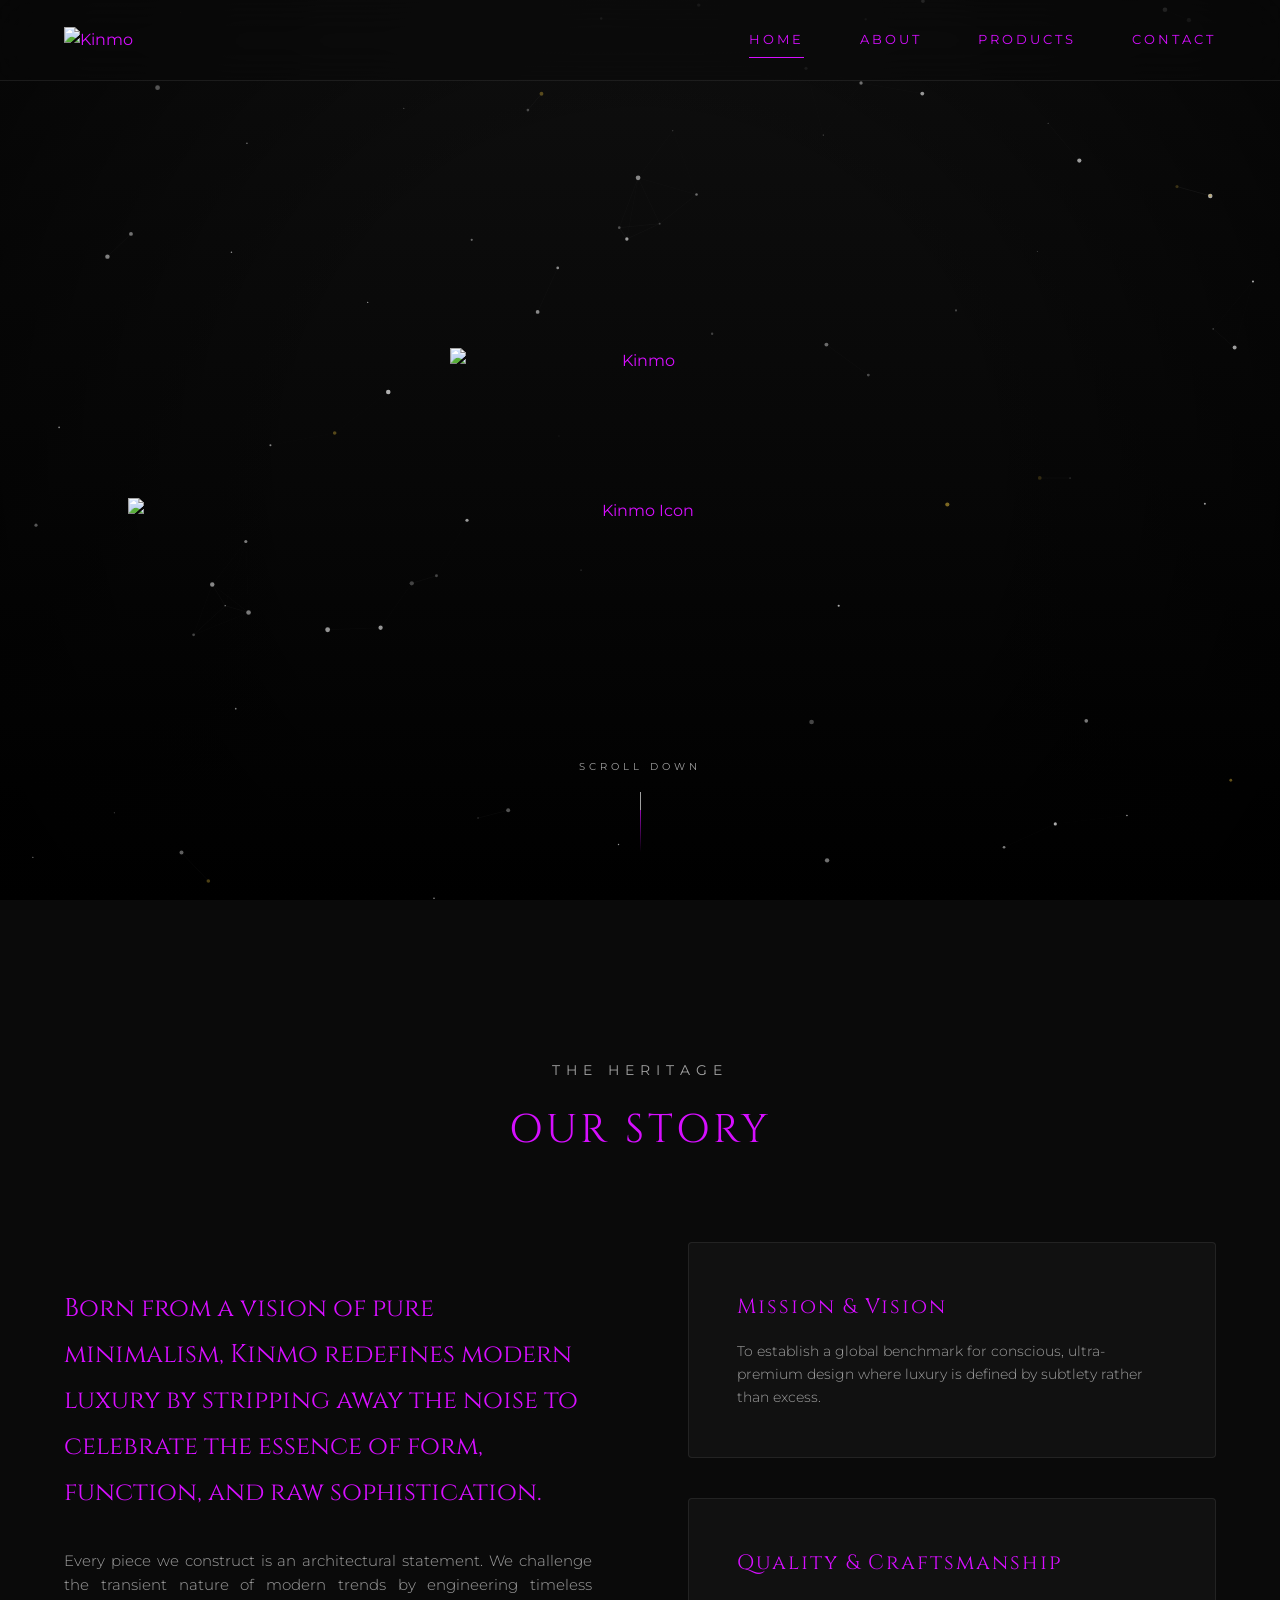
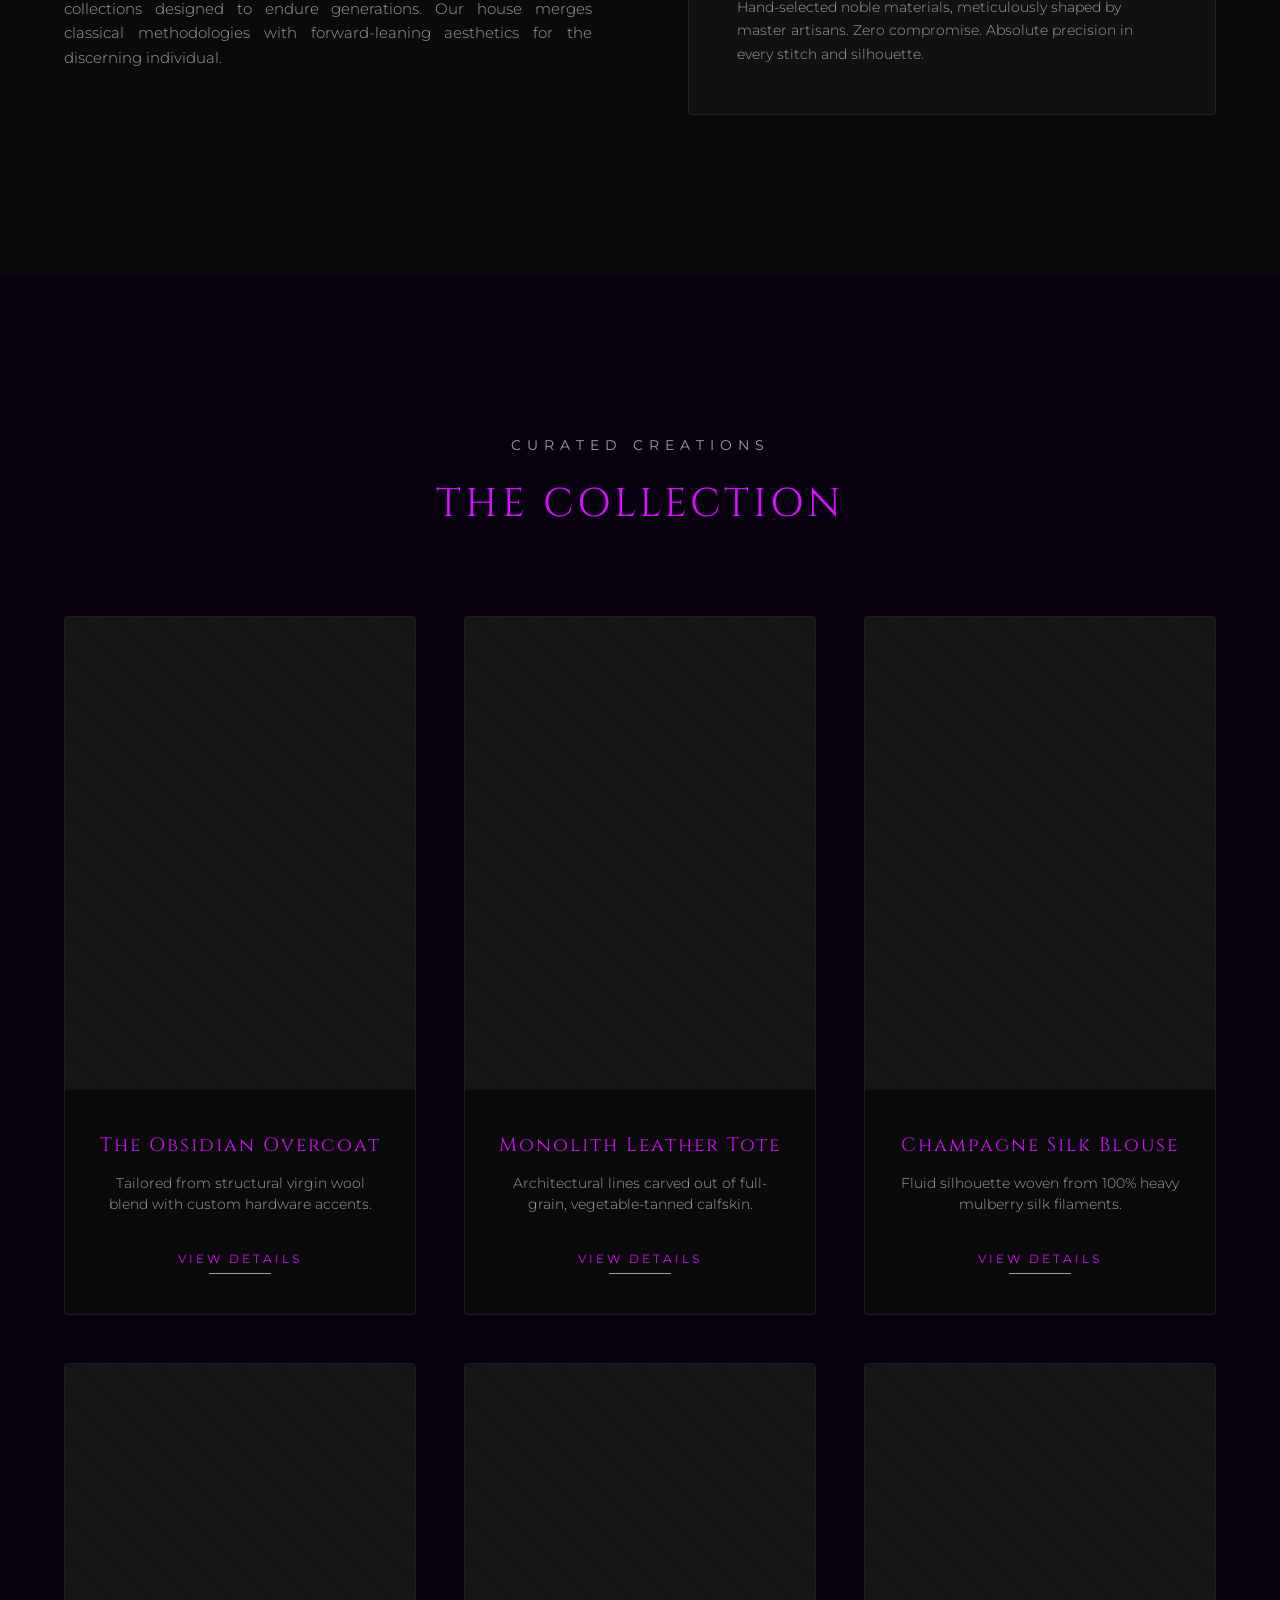
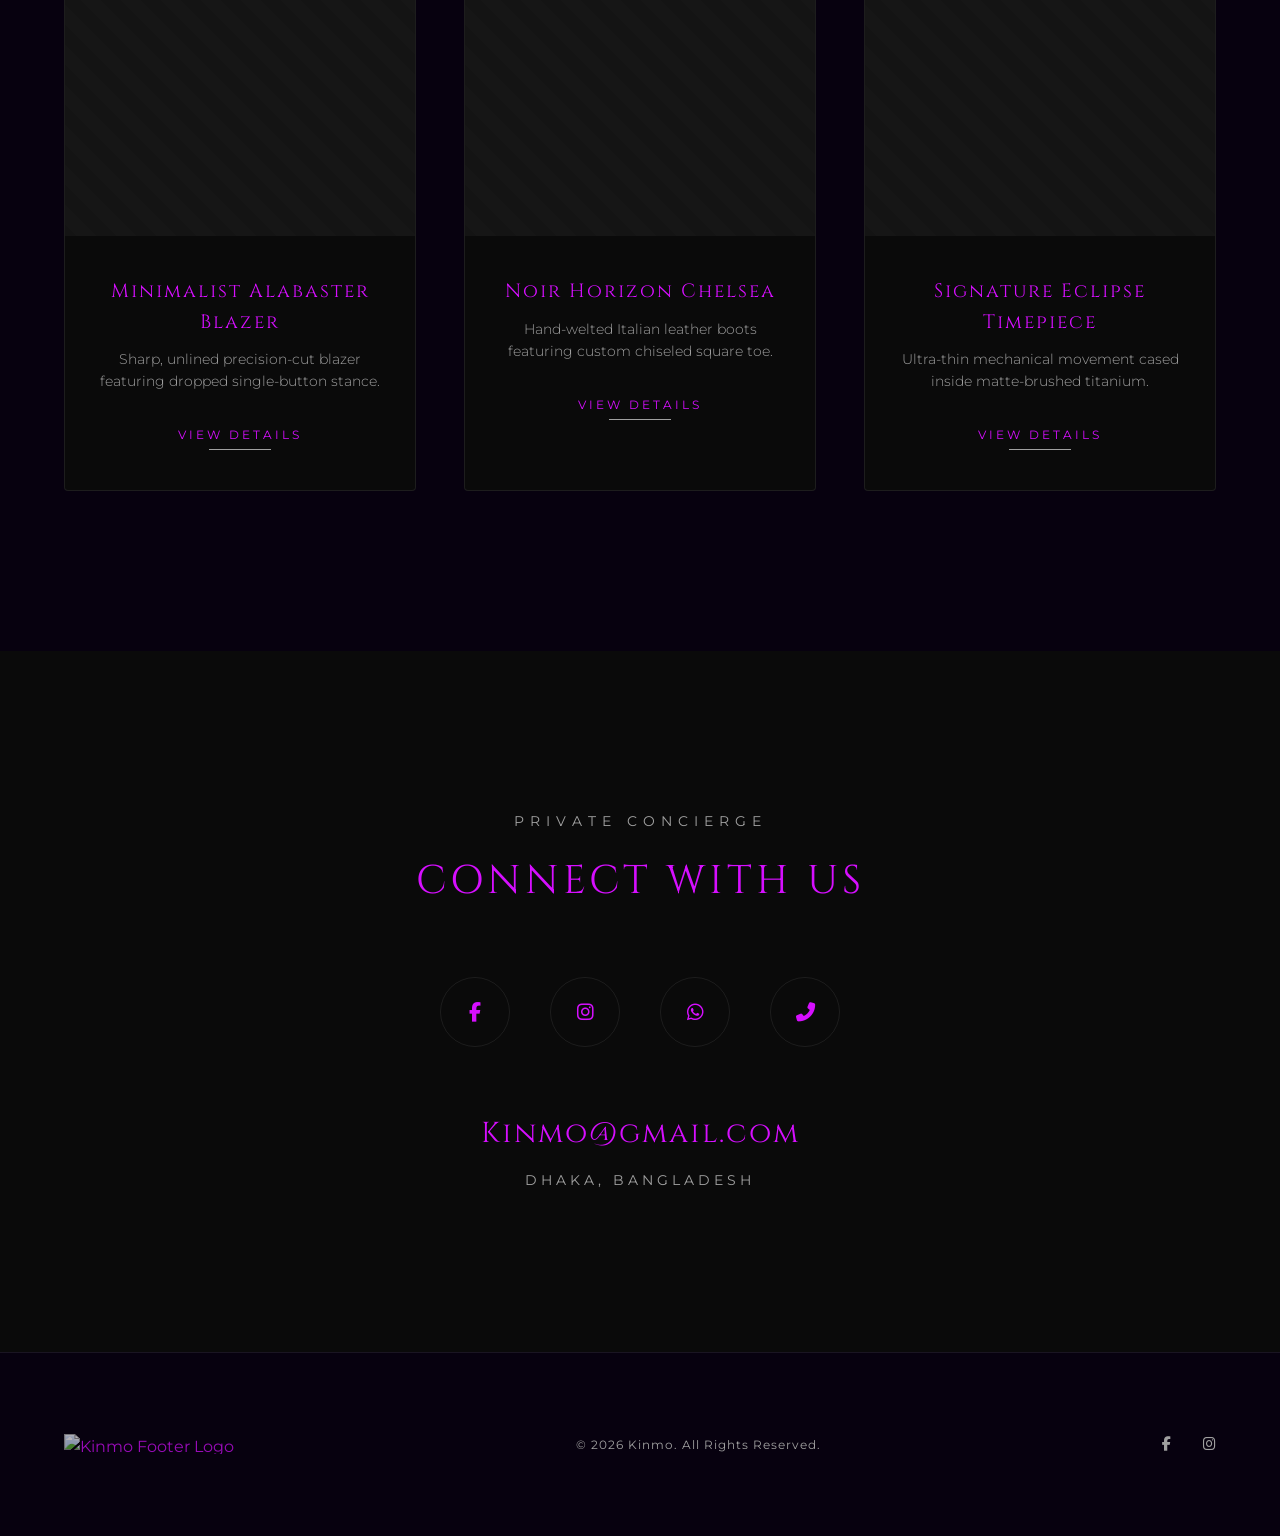
==== index.html @ 021506be "Rename Index.html to index.html" ====
<!DOCTYPE html>
<html lang="en">
<head>
    <meta charset="UTF-8">
    <meta name="viewport" content="width=device-width, initial-scale=1.0">
    <meta name="description" content="Kinmo - A premium luxury fashion brand dedicated to exceptional craftsmanship, timeless elegance, and minimal design.">
    <title>Kinmo | Premium Luxury Fashion Brand</title>
    
    <!-- Google Fonts: Luxury Serif for Headings, Clean Sans-Serif for Body -->
    <link rel="preconnect" href="https://fonts.googleapis.com">
    <link rel="preconnect" href="https://fonts.gstatic.com" crossorigin>
    <link href="https://fonts.googleapis.com/css2?family=Cinzel:wght@400;500;600;700&family=Montserrat:wght@300;400;500;600&display=swap" rel="stylesheet">
    
    <!-- Font Awesome for Luxury Social Icons -->
    <link rel="stylesheet" href="https://cdnjs.cloudflare.com/ajax/libs/font-awesome/6.4.0/css/all.min.css">
    
    <!-- Custom Premium Stylesheet -->
    <link rel="stylesheet" href="style.css">
</head>
<body>

    <!-- 1. PRELOADER SCREEN -->
    <div id="preloader">
        <div class="preloader-content">
            <img src="/Picsart_26-07-10_15-39-22-015.png" class="preloader-logo" alt="Kinmo Logo">
            <div class="shimmer-line"></div>
        </div>
    </div>

    <!-- 2. STICKY TRANSPARENT NAVIGATION -->
    <header class="navbar">
        <div class="nav-container">
            <a href="#home" class="nav-logo" aria-label="Kinmo Home">
                <!-- Text identity replaced with premium image reference -->
                <img src="/Picsart_26-07-10_15-39-22-015.png" class="brand-logo-img" alt="Kinmo">
            </a>
            
            <nav class="nav-menu" id="navMenu">
                <a href="#home" class="nav-link active">Home</a>
                <a href="#about" class="nav-link">About</a>
                <a href="#products" class="nav-link">Products</a>
                <a href="#contact" class="nav-link">Contact</a>
            </nav>

            <button class="hamburger" id="hamburger" aria-label="Toggle Menu">
                <span class="bar"></span>
                <span class="bar"></span>
                <span class="bar"></span>
            </button>
        </div>
    </header>

    <main>
        <!-- 3. HERO SECTION -->
        <section id="home" class="hero-section parallax-bg">
            <div class="hero-overlay"></div>
            <div class="hero-content fade-up-init">
                <!-- Image asset placed perfectly inside the premium center display -->
                <div class="hero-logo-wrapper">
                    <img src="/Picsart_26-07-10_15-39-22-015.png" class="hero-brand-logo" alt="Kinmo">
                </div>
                <h1 class="hero-brand-title" style="display: none;"></h1> <!-- Kept hidden natively for structural SEO indexers -->
                <p class="hero-tagline">Timeless Elegance. Uncompromising Craftsmanship.</p>
                <a href="#products" class="btn-premium ripple-btn">
                    <span class="btn-text">Explore Collection</span>
                </a>
            </div>
            <div class="scroll-indicator">
                
                
                
                <div class="scroll-logo-wrapper">
    <img src="/Picsart_26-07-10_15-39-22-015.png" alt="Kinmo Icon" class="scroll-logo">
</div>
                
                
                
                
                <span class="scroll-text">Scroll Down</span>
                <div class="scroll-line"></div>
            </div>
        </section>

        <!-- 4. ABOUT SECTION -->
        <section id="about" class="about-section">
            <div class="container">
                <div class="section-header fade-up-trigger">
                    <span class="section-subtitle">The Heritage</span>
                    <h2 class="section-title">Our Story</h2>
                </div>
                
                <div class="about-grid">
                    <div class="about-story fade-right-trigger">
                        <p class="story-lead">Born from a vision of pure minimalism, Kinmo redefines modern luxury by stripping away the noise to celebrate the essence of form, function, and raw sophistication.</p>
                        <p class="story-body">Every piece we construct is an architectural statement. We challenge the transient nature of modern trends by engineering timeless collections designed to endure generations. Our house merges classical methodologies with forward-leaning aesthetics for the discerning individual.</p>
                    </div>
                    
                    <div class="about-pillars fade-left-trigger">
                        <div class="glass-card">
                            <h3>Mission & Vision</h3>
                            <p>To establish a global benchmark for conscious, ultra-premium design where luxury is defined by subtlety rather than excess.</p>
                        </div>
                        <div class="glass-card">
                            <h3>Quality & Craftsmanship</h3>
                            <p>Hand-selected noble materials, meticulously shaped by master artisans. Zero compromise. Absolute precision in every stitch and silhouette.</p>
                        </div>
                    </div>
                </div>
            </div>
        </section>

        <!-- 5. PRODUCTS SECTION -->
        <section id="products" class="products-section">
            <div class="container">
                <div class="section-header fade-up-trigger">
                    <span class="section-subtitle">Curated Creations</span>
                    <h2 class="section-title">The Collection</h2>
                </div>
                
                <div class="products-grid">
                    <!-- Product Card 1 -->
                    <div class="product-card fade-up-trigger">
                        <div class="product-img-wrapper">
                            <div class="img-placeholder"></div>
                        </div>
                        <div class="product-info">
                            <h3 class="product-name">The Obsidian Overcoat</h3>
                            <p class="product-desc">Tailored from structural virgin wool blend with custom hardware accents.</p>
                            <button class="btn-view-details">View Details</button>
                        </div>
                    </div>

                    <!-- Product Card 2 -->
                    <div class="product-card fade-up-trigger">
                        <div class="product-img-wrapper">
                            <div class="img-placeholder"></div>
                        </div>
                        <div class="product-info">
                            <h3 class="product-name">Monolith Leather Tote</h3>
                            <p class="product-desc">Architectural lines carved out of full-grain, vegetable-tanned calfskin.</p>
                            <button class="btn-view-details">View Details</button>
                        </div>
                    </div>

                    <!-- Product Card 3 -->
                    <div class="product-card fade-up-trigger">
                        <div class="product-img-wrapper">
                            <div class="img-placeholder"></div>
                        </div>
                        <div class="product-info">
                            <h3 class="product-name">Champagne Silk Blouse</h3>
                            <p class="product-desc">Fluid silhouette woven from 100% heavy mulberry silk filaments.</p>
                            <button class="btn-view-details">View Details</button>
                        </div>
                    </div>

                    <!-- Product Card 4 -->
                    <div class="product-card fade-up-trigger">
                        <div class="product-img-wrapper">
                            <div class="img-placeholder"></div>
                        </div>
                        <div class="product-info">
                            <h3 class="product-name">Minimalist Alabaster Blazer</h3>
                            <p class="product-desc">Sharp, unlined precision-cut blazer featuring dropped single-button stance.</p>
                            <button class="btn-view-details">View Details</button>
                        </div>
                    </div>

                    <!-- Product Card 5 -->
                    <div class="product-card fade-up-trigger">
                        <div class="product-img-wrapper">
                            <div class="img-placeholder"></div>
                        </div>
                        <div class="product-info">
                            <h3 class="product-name">Noir Horizon Chelsea</h3>
                            <p class="product-desc">Hand-welted Italian leather boots featuring custom chiseled square toe.</p>
                            <button class="btn-view-details">View Details</button>
                        </div>
                    </div>

                    <!-- Product Card 6 -->
                    <div class="product-card fade-up-trigger">
                        <div class="product-img-wrapper">
                            <div class="img-placeholder"></div>
                        </div>
                        <div class="product-info">
                            <h3 class="product-name">Signature Eclipse Timepiece</h3>
                            <p class="product-desc">Ultra-thin mechanical movement cased inside matte-brushed titanium.</p>
                            <button class="btn-view-details">View Details</button>
                        </div>
                    </div>
                </div>
            </div>
        </section>

        <!-- 6. CONTACT SECTION -->
        <section id="contact" class="contact-section">
            <div class="container">
                <div class="contact-wrapper fade-up-trigger">
                    <span class="section-subtitle">Private Concierge</span>
                    <h2 class="section-title">Connect With Us</h2>
                    
                    <div class="contact-icons-row">
                        <a href="https://facebook.com" target="_blank" rel="noopener" class="contact-icon-circle" aria-label="Facebook Page">
                            <i class="fab fa-facebook-f"></i>
                        </a>
                        <a href="https://instagram.com" target="_blank" rel="noopener" class="contact-icon-circle" aria-label="Instagram Profile">
                            <i class="fab fa-instagram"></i>
                        </a>
                        <a href="https://wa.me/8801234567890" target="_blank" rel="noopener" class="contact-icon-circle" aria-label="Chat on WhatsApp">
                            <i class="fab fa-whatsapp"></i>
                        </a>
                        <a href="tel:+8801234567890" class="contact-icon-circle" aria-label="Call Concierge Directly">
                            <i class="fas fa-phone-alt"></i>
                        </a>
                    </div>

                    <div class="contact-details">
                        <a href="mailto:Kinmo@gmail.com" class="contact-email">Kinmo@gmail.com</a>
                        <p class="contact-location">Dhaka, Bangladesh</p>
                    </div>
                </div>
            </div>
        </section>
    </main>

    <!-- 7. FOOTER SECTION -->
    <footer class="footer">
        <div class="footer-container">
            <div class="footer-logo">
                <!-- Placed structural premium image reference inside footer element -->
                <img src="/Picsart_26-07-10_15-39-22-015.png" class="footer-logo-img" alt="Kinmo Footer Logo">
            </div>
            <p class="copyright">&copy; 2026 Kinmo. All Rights Reserved.</p>
            <div class="footer-socials">
                <a href="https://facebook.com" target="_blank" rel="noopener" aria-label="Facebook"><i class="fab fa-facebook-f"></i></a>
                <a href="https://instagram.com" target="_blank" rel="noopener" aria-label="Instagram"><i class="fab fa-instagram"></i></a>
            </div>
        </div>
    </footer>

    <!-- Core Dynamic Structural Engine -->
    <script src="script.js"></script>
</body>
</html>
---- style.css ----
/* ==========================================================================
   1. DESIGN SYSTEM & CUSTOM VARIABLES
   ========================================================================== */
:root {
    /* Color Palette */
    --color-primary: #07010F;
    --color-secondary: #D60FFF;
    --color-accent: #393939; /* Matte Premium Tint */
    --color-dark-bg: #0A0A0A;
    --color-card-bg: rgba(255, 255, 255, 0.03);
    --color-glass-border: rgba(255, 255, 255, 0.08);
    --color-text-muted: #A0A0A0;
    
    /* Typography */
    --font-luxury: 'Cinzel', serif;
    --font-clean: 'Montserrat', sans-serif;
    
    /* Animation Speeds */
    --transition-slow: 0.8s cubic-bezier(0.25, 1, 0.5, 1);
    --transition-medium: 0.4s cubic-bezier(0.25, 1, 0.5, 1);
    --transition-fast: 0.2s ease;
}

/* ==========================================================================
   2. CORE RESETS & BASE STYLES
   ========================================================================== */
* {
    box-sizing: border-box;
    margin: 0;
    padding: 0;
}

html {
    scroll-behavior: smooth;
    background-color: var(--color-primary);
    color: var(--color-secondary);
    font-family: var(--font-clean);
    -webkit-font-smoothing: antialiased;
    overflow-x: hidden;
}

body {
    overflow-x: hidden;
    line-height: 1.6;
    width: 100%;
}

a {
    color: inherit;
    text-decoration: none;
    transition: color var(--transition-fast);
}

img {
    max-width: 100%;
    height: auto;
    display: block;
}

.container {
    width: 100%;
    max-width: 1400px;
    margin: 0 auto;
    padding: 0 4rem;
}

/* Reusable Section Headers */
.section-header {
    text-align: center;
    margin-bottom: 5rem;
}

.section-subtitle {
    font-family: var(--font-clean);
    font-size: 0.85rem;
    text-transform: uppercase;
    letter-spacing: 6px;
    color: var(--color-text-muted);
    display: block;
    margin-bottom: 1rem;
}

.section-title {
    font-family: var(--font-luxury);
    font-size: 2.5rem;
    font-weight: 400;
    letter-spacing: 4px;
    text-transform: uppercase;
}

/* ==========================================================================
   3. PRELOADER & INITIAL ANIMATIONS
   ========================================================================== */
#preloader {
    position: fixed;
    top: 0;
    left: 0;
    width: 100vw;
    height: 100vh;
    background-color: var(--color-primary);
    z-index: 99999;
    display: flex;
    justify-content: center;
    align-items: center;
    transition: opacity var(--transition-slow), visibility var(--transition-slow);
}

.preloader-content {
    text-align: center;
    position: relative;
    display: flex;
    flex-direction: column;
    align-items: center;
    max-width: 90%;
}

.preloader-logo {
    width: 260px;
    height: auto;
    object-fit: contain;
    opacity: 0;
    animation: fadeInLogo 1.5s ease-out forwards;
}

.shimmer-line {
    width: 0%;
    height: 1px;
    background: linear-gradient(90deg, transparent, var(--color-secondary), transparent);
    margin-top: 1.5rem;
    animation: shimmer 1.8s ease-in-out infinite;
}

@keyframes fadeInLogo {
    0% { opacity: 0; transform: scale(0.95); filter: blur(4px); }
    100% { opacity: 1; transform: scale(1); filter: blur(0); }
}

@keyframes shimmer {
    0% { width: 0%; left: 0; margin-left: 0; }
    50% { width: 100%; margin-left: 0; }
    100% { width: 0%; margin-left: 100%; }
}

/* ==========================================================================
   4. PREMIUM NAVIGATION
   ========================================================================== */
.navbar {
    position: fixed;
    top: 0;
    left: 0;
    width: 100%;
    z-index: 9999;
    padding: 22px 0;
    background: rgba(10, 10, 10, 0.45);
    backdrop-filter: blur(20px);
    -webkit-backdrop-filter: blur(20px);
    border-bottom: 1px solid rgba(255, 255, 255, 0.08);
    transition: all .4s cubic-bezier(0.25, 1, 0.5, 1);
}

.navbar.scrolled {
    padding: 14px 0;
    background: rgba(10, 10, 10, 0.75);
    backdrop-filter: blur(22px);
    -webkit-backdrop-filter: blur(22px);
    border-bottom: 1px solid rgba(255, 255, 255, 0.12);
    box-shadow: 0 8px 30px rgba(0, 0, 0, .35);
}

.nav-container {
    max-width: 1400px;
    margin: 0 auto;
    padding: 0 4rem;
    display: flex;
    justify-content: space-between;
    align-items: center;
}

.nav-logo {
    display: flex;
    align-items: center;
    z-index: 10000;
}

.brand-logo-img {
    height: 26px;
    width: auto;
    object-fit: contain;
    transition: height var(--transition-medium);
}

.navbar.scrolled .brand-logo-img {
    height: 22px;
}

.nav-menu {
    display: flex;
    gap: 3.5rem;
    align-items: center;
}

.nav-link {
    font-size: 0.8rem;
    text-transform: uppercase;
    letter-spacing: 3px;
    font-weight: 400;
    position: relative;
    padding: 0.5rem 0;
}

.nav-link::after {
    content: '';
    position: absolute;
    bottom: 0;
    left: 0;
    width: 0;
    height: 1px;
    background-color: var(--color-secondary);
    transition: width var(--transition-medium);
}

.nav-link:hover::after,
.nav-link.active::after {
    width: 100%;
}

/* Mobile Hamburger */
.hamburger {
    display: none;
    cursor: pointer;
    background: none;
    border: none;
    flex-direction: column;
    gap: 6px;
    z-index: 10000;
    padding: 4px;
}

.hamburger .bar {
    width: 25px;
    height: 1px;
    background-color: var(--color-secondary);
    transition: var(--transition-medium);
}

/* ==========================================================================
   5. HERO SECTION
   ========================================================================== */
.hero-section {
    position: relative;
    height: 100vh;
    display: flex;
    justify-content: center;
    align-items: center;
    text-align: center;
    background: linear-gradient(180deg, #0f0f0f 0%, #000000 100%);
    overflow: hidden;
}

.hero-overlay {
    position: absolute;
    inset: 0;
    background: radial-gradient(circle, rgba(0,0,0,0) 40%, rgba(0,0,0,0.6) 100%);
}

.hero-content {
    position: relative;
    z-index: 2;
    max-width: 800px;
    width: 100%;
    padding: 0 2rem;
    display: flex;
    flex-direction: column;
    align-items: center;
}

.hero-logo-wrapper {
    margin-bottom: 2rem;
    width: 100%;
    display: flex;
    justify-content: center;
}

.hero-brand-logo {
    max-width: 380px;
    width: 85%;
    height: auto;
    object-fit: contain;
}

.hero-tagline {
    font-size: 1.1rem;
    font-weight: 300;
    letter-spacing: 4px;
    color: var(--color-text-muted);
    margin-bottom: 3.5rem;
}

/* Premium Button */
.btn-premium {
    position: relative;
    display: inline-block;
    padding: 1.2rem 3.5rem;
    border: 1px solid var(--color-secondary);
    text-transform: uppercase;
    letter-spacing: 4px;
    font-size: 0.85rem;
    overflow: hidden;
    background: transparent;
    transition: border-color var(--transition-medium), color var(--transition-medium);
    cursor: pointer;
}

.btn-premium::before {
    content: '';
    position: absolute;
    top: 50%;
    left: 50%;
    width: 0;
    height: 0;
    background-color: var(--color-secondary);
    border-radius: 50%;
    opacity: 0;
    transform: translate(-50%, -50%);
    transition: width 0.6s cubic-bezier(0.25, 1, 0.5, 1), height 0.6s cubic-bezier(0.25, 1, 0.5, 1), opacity 0.6s ease;
    z-index: 1;
}

.btn-premium:hover {
    color: var(--color-primary);
}

.btn-premium:hover::before {
    width: 300%;
    height: 300%;
    opacity: 1;
}

.btn-text {
    position: relative;
    z-index: 2;
}

/* Scroll Indicator */


.scroll-indicator {
    position: absolute;
    bottom: 3rem;
    left: 50%;
    transform: translateX(-50%);
    display: flex;
    flex-direction: column;
    align-items: center;
    gap: 1rem;
    z-index: 2;
}

.scroll-text {
    font-size: 0.65rem;
    text-transform: uppercase;
    letter-spacing: 4px;
    color: var(--color-text-muted);
}

.scroll-line {
    width: 1px;
    height: 60px;
    background: linear-gradient(to bottom, var(--color-secondary), transparent);
    position: relative;
    overflow: hidden;
}

.scroll-line::after {
    content: '';
    position: absolute;
    top: 0;
    left: 0;
    width: 100%;
    height: 30%;
    background-color: var(--color-text-muted);
    animation: scrollDrop 2s ease-in-out infinite;
}

@keyframes scrollDrop {
    0% { top: -30%; }
    100% { top: 100%; }
}

/* ==========================================================================
   6. ABOUT SECTION
   ========================================================================== */
.about-section {
    padding: 10rem 0;
    background-color: var(--color-dark-bg);
}

.about-grid {
    display: grid;
    grid-template-columns: 1fr 1fr;
    gap: 6rem;
    align-items: center;
}

.story-lead {
    font-family: var(--font-luxury);
    font-size: 1.6rem;
    line-height: 1.8;
    margin-bottom: 2rem;
    font-weight: 300;
}

.story-body {
    color: var(--color-text-muted);
    font-size: 0.95rem;
    font-weight: 300;
    text-align: justify;
}

.about-pillars {
    display: flex;
    flex-direction: column;
    gap: 2.5rem;
}

.glass-card {
    background: var(--color-card-bg);
    border: 1px solid var(--color-glass-border);
    backdrop-filter: blur(12px);
    -webkit-backdrop-filter: blur(12px);
    padding: 3rem;
    border-radius: 4px;
    transition: transform var(--transition-medium), border-color var(--transition-medium), box-shadow var(--transition-medium);
}

.glass-card h3 {
    font-family: var(--font-luxury);
    font-size: 1.3rem;
    font-weight: 400;
    letter-spacing: 2px;
    margin-bottom: 1rem;
}

.glass-card p {
    color: var(--color-text-muted);
    font-size: 0.9rem;
    font-weight: 300;
}

.glass-card:hover {
    transform: translateY(-5px);
    border-color: rgba(255, 255, 255, 0.2);
    box-shadow: 0 20px 40px rgba(0, 0, 0, 0.5);
}

/* ==========================================================================
   7. PRODUCTS SECTION
   ========================================================================== */
.products-section {
    padding: 10rem 0;
    background-color: var(--color-primary);
}

.products-grid {
    display: grid;
    grid-template-columns: repeat(3, 1fr);
    gap: 3rem;
}

.product-card {
    background-color: var(--color-dark-bg);
    border: 1px solid var(--color-glass-border);
    border-radius: 4px;
    overflow: hidden;
    transition: transform var(--transition-slow), box-shadow var(--transition-slow), border-color var(--transition-slow);
}

.product-img-wrapper {
    position: relative;
    width: 100%;
    padding-top: 135%;
    background-color: #121212;
    overflow: hidden;
}

.img-placeholder {
    position: absolute;
    inset: 0;
    background: linear-gradient(45deg, #161616 25%, #1d1d1d 25%, #1d1d1d 50%, #161616 50%, #161616 75%, #1d1d1d 75%, #1d1d1d 100%);
    background-size: 40px 40px;
    transition: transform var(--transition-slow);
    opacity: 0.4;
}

.product-info {
    padding: 2.5rem 2rem;
    text-align: center;
}

.product-name {
    font-family: var(--font-luxury);
    font-size: 1.2rem;
    font-weight: 400;
    letter-spacing: 2px;
    margin-bottom: 0.75rem;
}

.product-desc {
    color: var(--color-text-muted);
    font-size: 0.85rem;
    font-weight: 300;
    margin-bottom: 2rem;
    height: 40px;
    overflow: hidden;
}

.btn-view-details {
    background: transparent;
    border: none;
    outline: none;
    color: var(--color-secondary);
    font-family: var(--font-clean);
    font-size: 0.75rem;
    text-transform: uppercase;
    letter-spacing: 3px;
    cursor: pointer;
    position: relative;
    padding-bottom: 0.5rem;
    transition: color var(--transition-fast);
}

.btn-view-details::after {
    content: '';
    position: absolute;
    bottom: 0;
    left: 25%;
    width: 50%;
    height: 1px;
    background-color: var(--color-text-muted);
    transition: width var(--transition-medium), left var(--transition-medium);
}

.product-card:hover {
    transform: translateY(-10px);
    border-color: rgba(255, 255, 255, 0.2);
    box-shadow: 0 30px 60px rgba(0, 0, 0, 0.8);
}

.product-card:hover .img-placeholder {
    transform: scale(1.08);
}

.product-card:hover .btn-view-details::after {
    width: 100%;
    left: 0;
    background-color: var(--color-secondary);
}

/* ==========================================================================
   8. CONTACT SECTION & PRIVATE CONCIERGE
   ========================================================================== */
.contact-section {
    padding: 10rem 0;
    background-color: var(--color-dark-bg);
}

.contact-wrapper {
    text-align: center;
    max-width: 700px;
    margin: 0 auto;
    width: 100%;
}

.contact-icons-row {
    display: flex;
    justify-content: center;
    gap: 2.5rem;
    margin: 4rem 0;
    flex-wrap: wrap;
}

.contact-icon-circle {
    width: 70px;
    height: 70px;
    aspect-ratio: 1/1;
    border: 1px solid var(--color-glass-border);
    border-radius: 50%;
    display: flex;
    justify-content: center;
    align-items: center;
    font-size: 1.2rem;
    background: transparent;
    transition: border-color var(--transition-medium), transform var(--transition-medium), box-shadow var(--transition-medium);
}

.contact-icon-circle:hover {
    border-color: var(--color-secondary);
    transform: translateY(-5px);
    box-shadow: 0 0 20px rgba(255, 255, 255, 0.15);
}

.contact-details {
    display: flex;
    flex-direction: column;
    gap: 0.8rem;
    word-wrap: break-word;
}

.contact-email {
    font-family: var(--font-luxury);
    font-size: 1.8rem;
    letter-spacing: 2px;
    font-weight: 300;
    transition: color var(--transition-fast);
    word-break: break-all;
}

.contact-email:hover {
    opacity: 0.8;
}

.contact-location {
    font-size: 0.85rem;
    text-transform: uppercase;
    letter-spacing: 4px;
    color: var(--color-text-muted);
}

/* ==========================================================================
   9. FOOTER
   ========================================================================== */
.footer {
    padding: 5rem 0;
    background-color: var(--color-primary);
    border-top: 1px solid var(--color-glass-border);
    width: 100%;
}

.footer-container {
    max-width: 1400px;
    margin: 0 auto;
    padding: 0 4rem;
    display: flex;
    justify-content: space-between;
    align-items: center;
    width: 100%;
}

.footer-logo {
    display: flex;
    align-items: center;
}

.footer-logo-img {
    height: 20px;
    width: auto;
    object-fit: contain;
    filter: opacity(0.7);
    transition: filter var(--transition-fast);
}

.footer-logo-img:hover {
    filter: opacity(1);
}

.copyright {
    font-size: 0.75rem;
    letter-spacing: 1px;
    color: var(--color-text-muted);
}

.footer-socials {
    display: flex;
    gap: 2rem;
    font-size: 0.9rem;
    color: var(--color-text-muted);
}

.footer-socials a:hover {
    color: var(--color-secondary);
}

/* ==========================================================================
   10. HARDCORE SCROLL ANIMATION STATES
   ========================================================================== */
.fade-up-init {
    opacity: 0;
    transform: translateY(50px);
    transition: opacity 1.2s cubic-bezier(0.25, 1, 0.5, 1), transform 1.2s cubic-bezier(0.25, 1, 0.5, 1);
}

.fade-up-trigger, .fade-left-trigger, .fade-right-trigger {
    opacity: 0;
    filter: blur(2px);
    transition: opacity 1.2s cubic-bezier(0.25, 1, 0.5, 1), transform 1.2s cubic-bezier(0.25, 1, 0.5, 1), filter 1.2s cubic-bezier(0.25, 1, 0.5, 1);
}

.fade-up-trigger { transform: translateY(60px); }
.fade-left-trigger { transform: translateX(60px); }
.fade-right-trigger { transform: translateX(-60px); }

.animate-in {
    opacity: 1 !important;
    transform: translate(0) !important;
    filter: blur(0) !important;
}

/* ==========================================================================
   11. COMPREHENSIVE RESPONSIVENESS (MOBILE SYSTEMS & LOGO FIXES)
   ========================================================================== */
@media (max-width: 1024px) {
    .container, .nav-container, .footer-container {
        padding: 0 2rem;
    }
    .products-grid {
        grid-template-columns: repeat(2, 1fr);
        gap: 2rem;
    }
    .about-grid {
        gap: 4rem;
    }
}

@media (max-width: 720px) {
    /* Safe Padding Adjustment for Small Viewports */
    .container, .nav-container, .footer-container {
        padding: 0 1.5rem;
    }

    .about-section, .products-section, .contact-section {
        padding: 5rem 0;
    }
    
    .about-grid {
        grid-template-columns: 1fr;
        gap: 3.5rem;
    }
    
    .products-grid {
        grid-template-columns: 1fr;
        gap: 2.5rem;
    }

    .story-lead {
        font-size: 1.35rem;
        text-align: center;
    }

    .glass-card {
        padding: 2rem;
    }

    /* Fixed Asset Scalings for Mobile Screen Real Estate */
    .preloader-logo {
        width: 180px;
    }

    .hero-brand-logo {
        max-width: 260px;
        width: 75%;
    }

    .brand-logo-img {
        height: 20px;
    }

    .navbar.scrolled .brand-logo-img {
        height: 18px;
    }

    .footer-logo-img {
        height: 16px;
    }
    
    .hero-tagline {
        font-size: 0.9rem;
        padding: 0 0.5rem;
        letter-spacing: 2px;
        margin-bottom: 2.5rem;
    }

    .contact-icons-row {
        gap: 1.5rem;
        margin: 2.5rem 0;
    }

    .contact-icon-circle {
        width: 60px;
        height: 60px;
        font-size: 1.1rem;
    }

    .contact-email {
        font-size: 1.25rem;
        letter-spacing: 1px;
    }
    
    .footer-container {
        flex-direction: column;
        gap: 2rem;
        text-align: center;
        justify-content: center;
    }

    .footer-socials {
        justify-content: center;
    }

    /* Mobile Navigation Drawer Fixes */
    .hamburger {
        display: flex;
    }

    .nav-menu {
        position: fixed;
        top: 0;
        right: -100%;
        width: 75%;
        height: 100vh;
        background-color: rgba(10, 10, 10, 0.98);
        backdrop-filter: blur(20px);
        -webkit-backdrop-filter: blur(20px);
        flex-direction: column;
        justify-content: center;
        align-items: center;
        gap: 2.5rem;
        transition: right var(--transition-medium);
        border-left: 1px solid var(--color-glass-border);
    }

    .nav-menu.active {
        right: 0;
    }

    .hamburger.active .bar:nth-child(1) {
        transform: translateY(7px) rotate(45deg);
        background-color: var(--color-secondary);
    }
    .hamburger.active .bar:nth-child(2) {
        opacity: 0;
    }
    .hamburger.active .bar:nth-child(3) {
        transform: translateY(-7px) rotate(-45deg);
        background-color: var(--color-secondary);
    }
}
/* ==========================================================================
   হিরো স্ক্রল ইন্ডিকেটর লোগো এক্সট্রা স্টাইলস
   ========================================================================== */
.scroll-logo-wrapper {
    width: 150%;
    display: flex;
    justify-content: center;
    margin-bottom: 220px; /* লেখার সাথে দূরত্ব নিখুঁত রাখার জন্য */
}

.scroll-logo {
    width: 10032px; /* মার্জিত এবং ছোট লাক্সারি সাইজ */
    height: auto;
    object-fit: contain;
    opacity: 100%; /* প্রিমিয়াম লুকের জন্য হালকা আবছা ভাব */
    transition: opacity var(--transition-fast), transform var(--transition-medium);
}

/* মাউস হোভার করলে ইফেক্ট */
.scroll-indicator:hover .scroll-logo {
    opacity: 1;
    transform: translateY(-3px); /* হালকা ওপরের দিকে ভেসে ওঠার ইফেক্ট */
}

/* মোবাইল রেসপন্সিভ ব্রেকপয়েন্ট */
@media (max-width: 99999px) {
    .scroll-logo {
        width: 1024px; /* মোবাইল স্ক্রিনের জন্য সাইজ কিছুটা ছোট */
    }
}
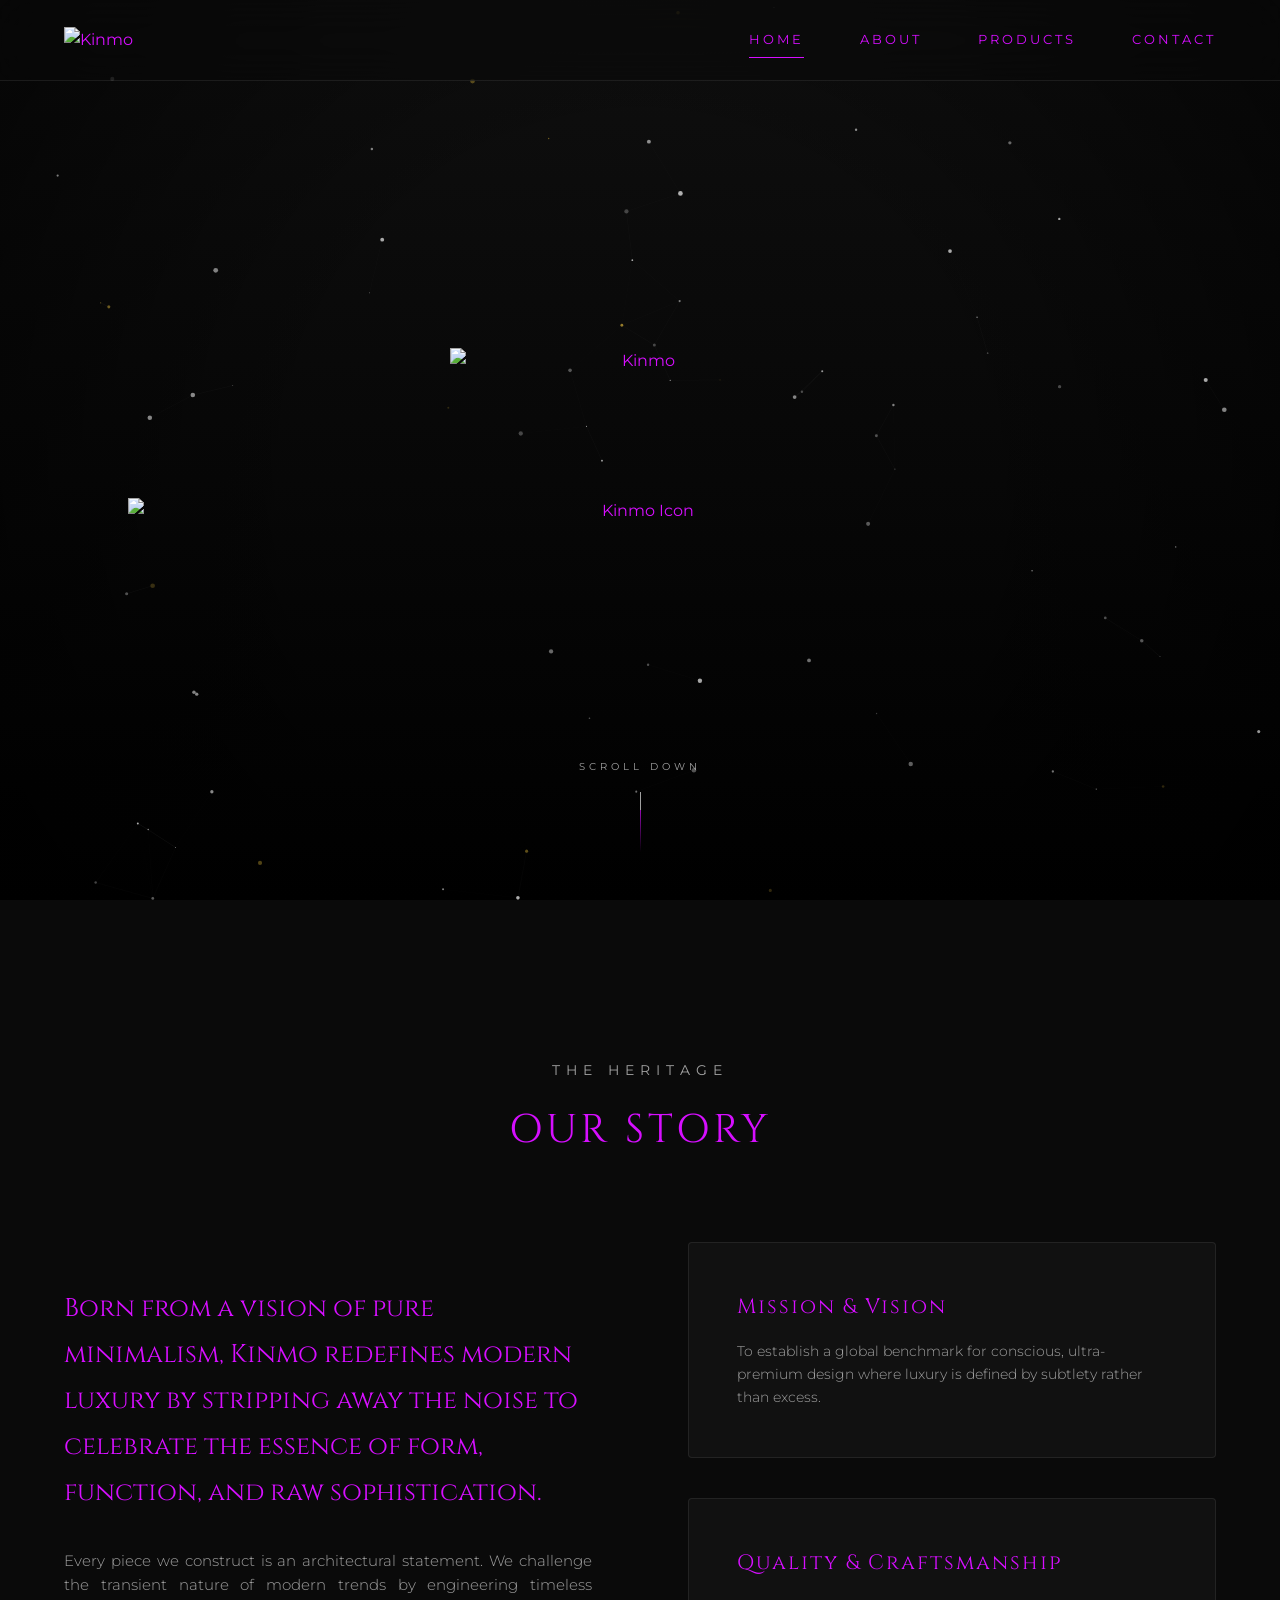
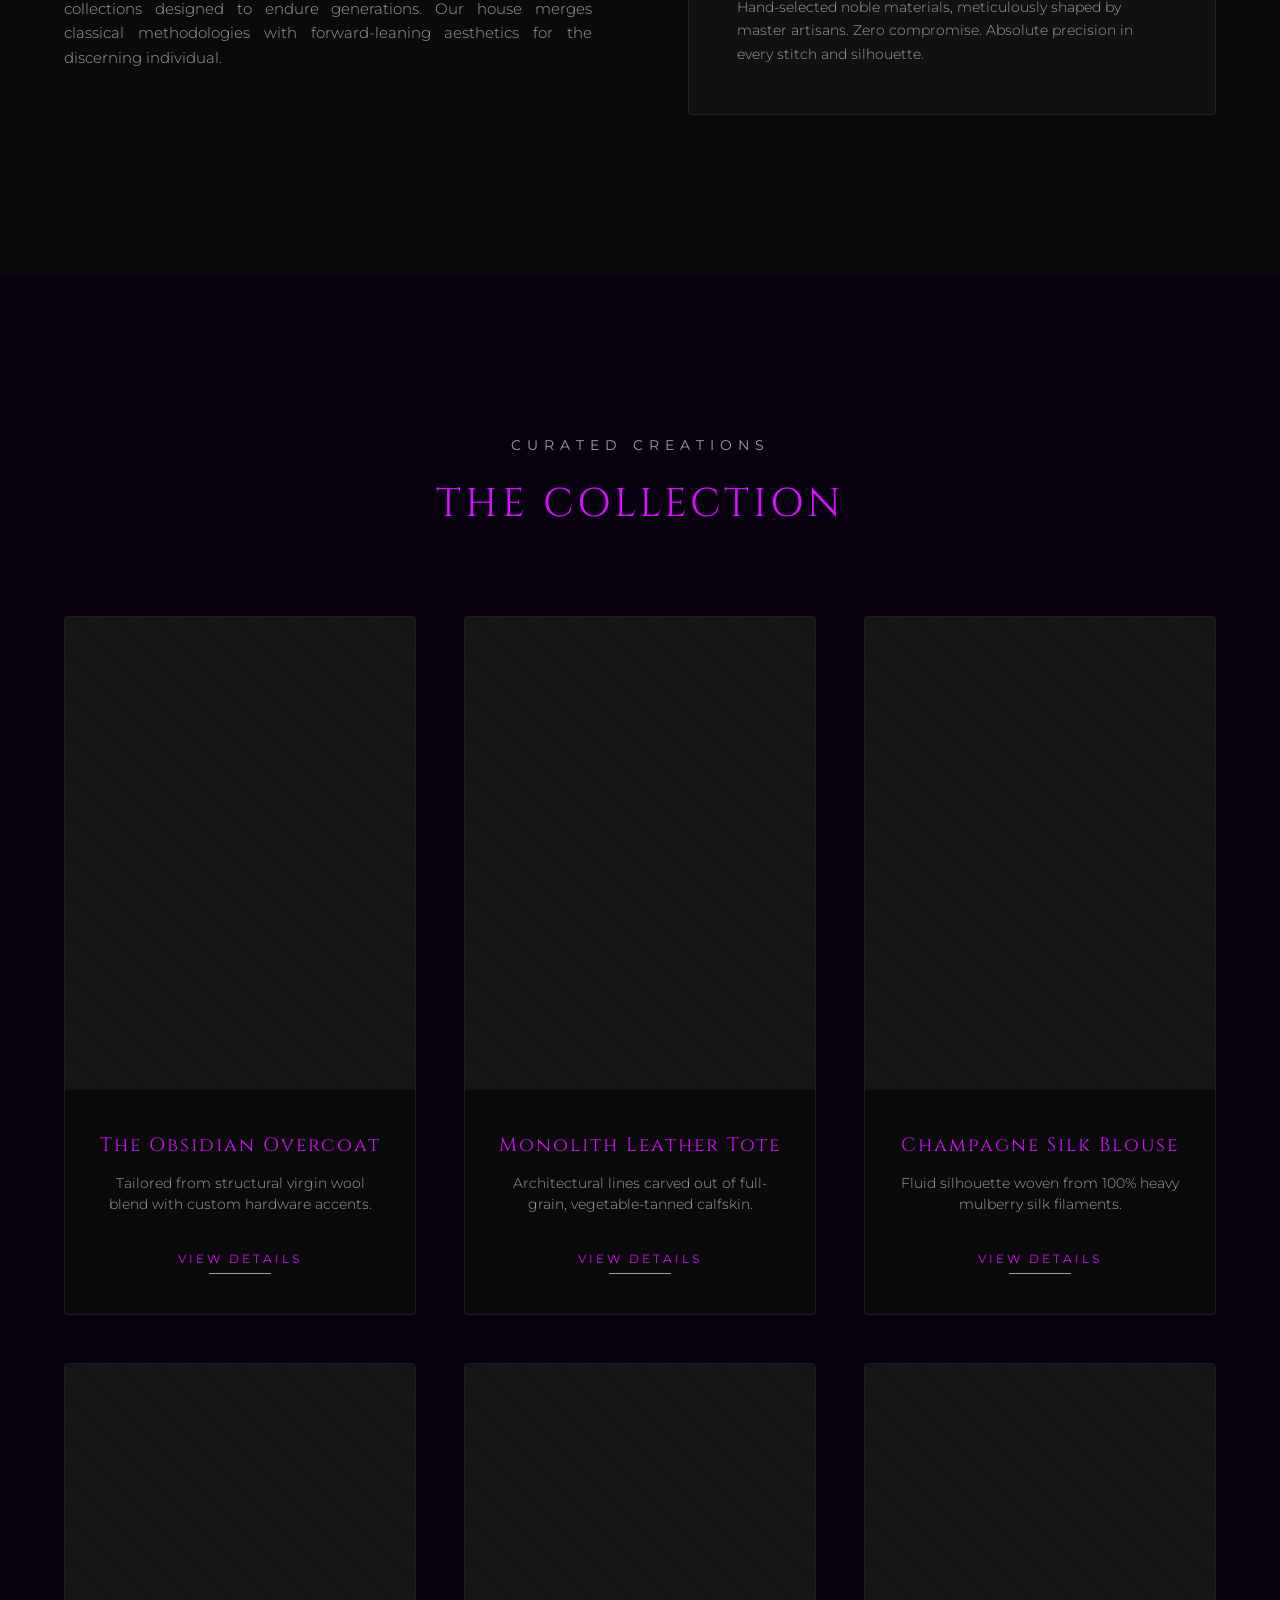
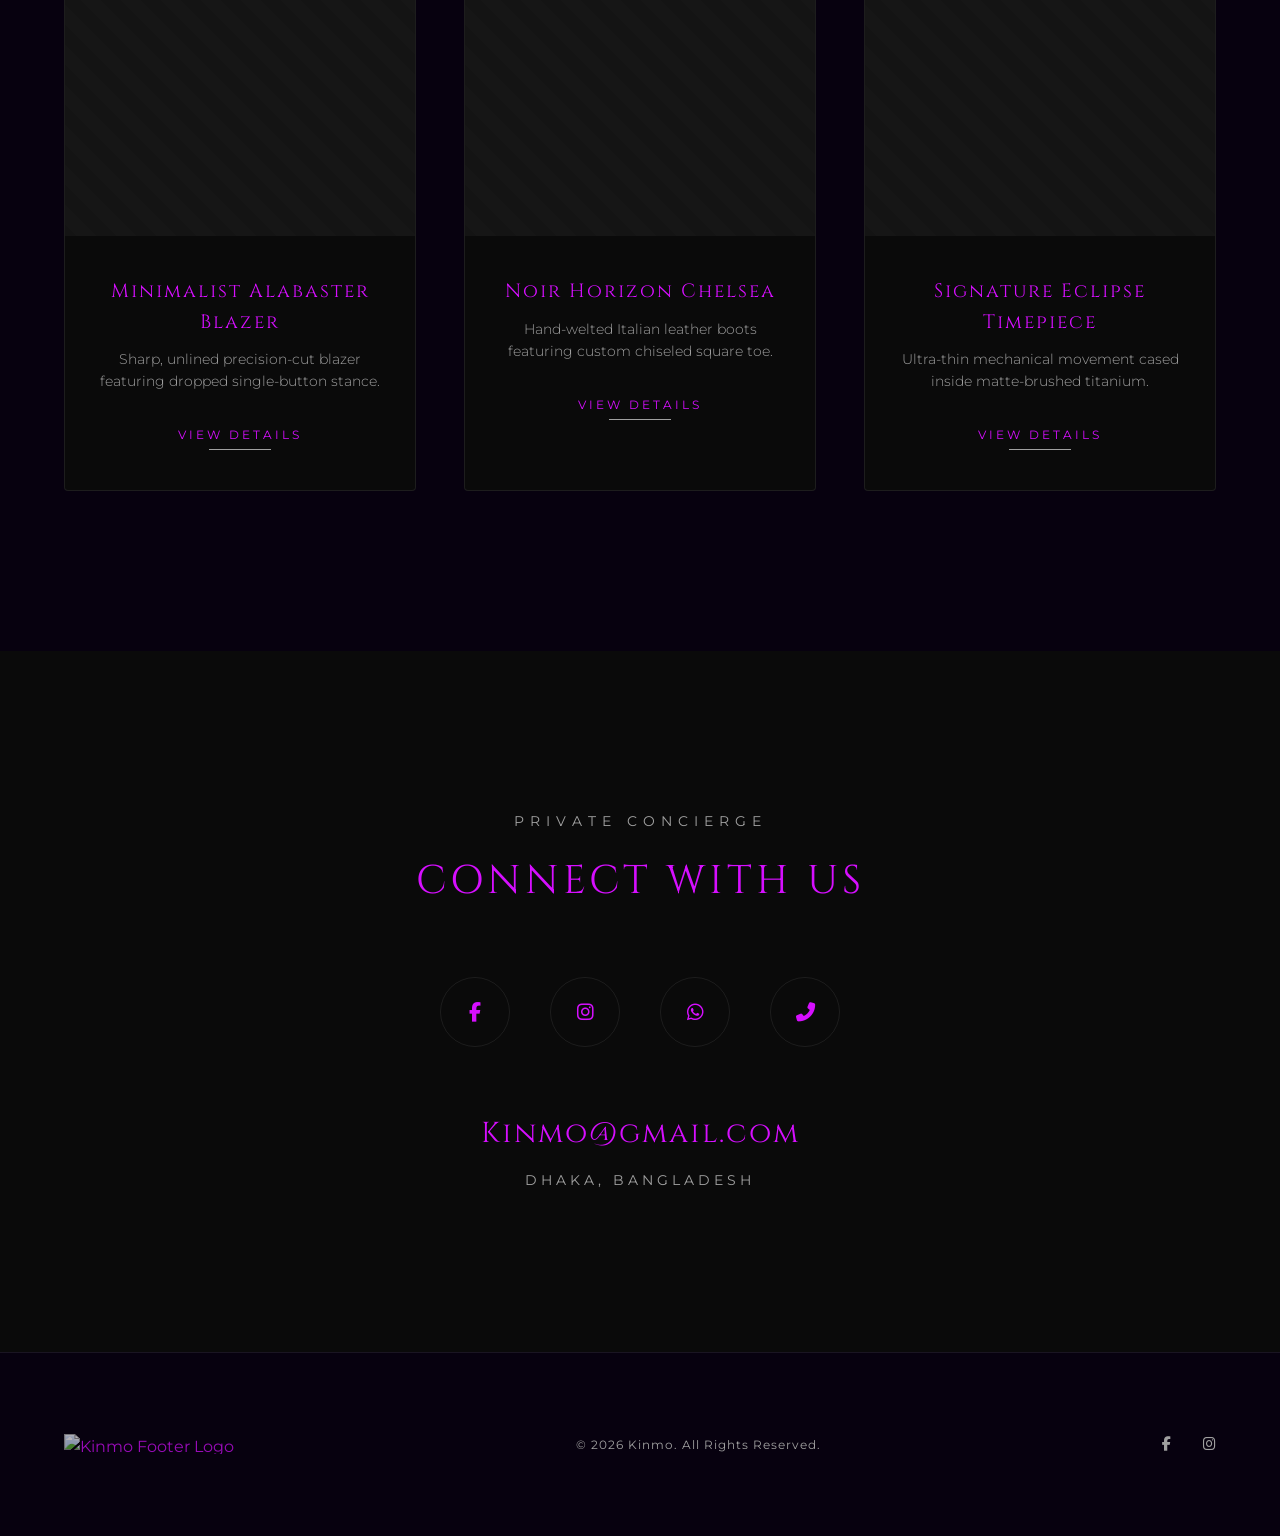
==== commit ee7c4a8c: "Update brand logo image source in index.html" ====
--- a/index.html
+++ b/index.html
@@ -32,7 +32,7 @@
         <div class="nav-container">
             <a href="#home" class="nav-logo" aria-label="Kinmo Home">
                 <!-- Text identity replaced with premium image reference -->
-                <img src="/Picsart_26-07-10_15-39-22-015.png" class="brand-logo-img" alt="Kinmo">
+                <img src="https://github.com/kinmo-official/Kinmo/blob/main/Picsart_26-07-14_23-43-47-068.png" class="brand-logo-img" alt="Kinmo">
             </a>
             
             <nav class="nav-menu" id="navMenu">
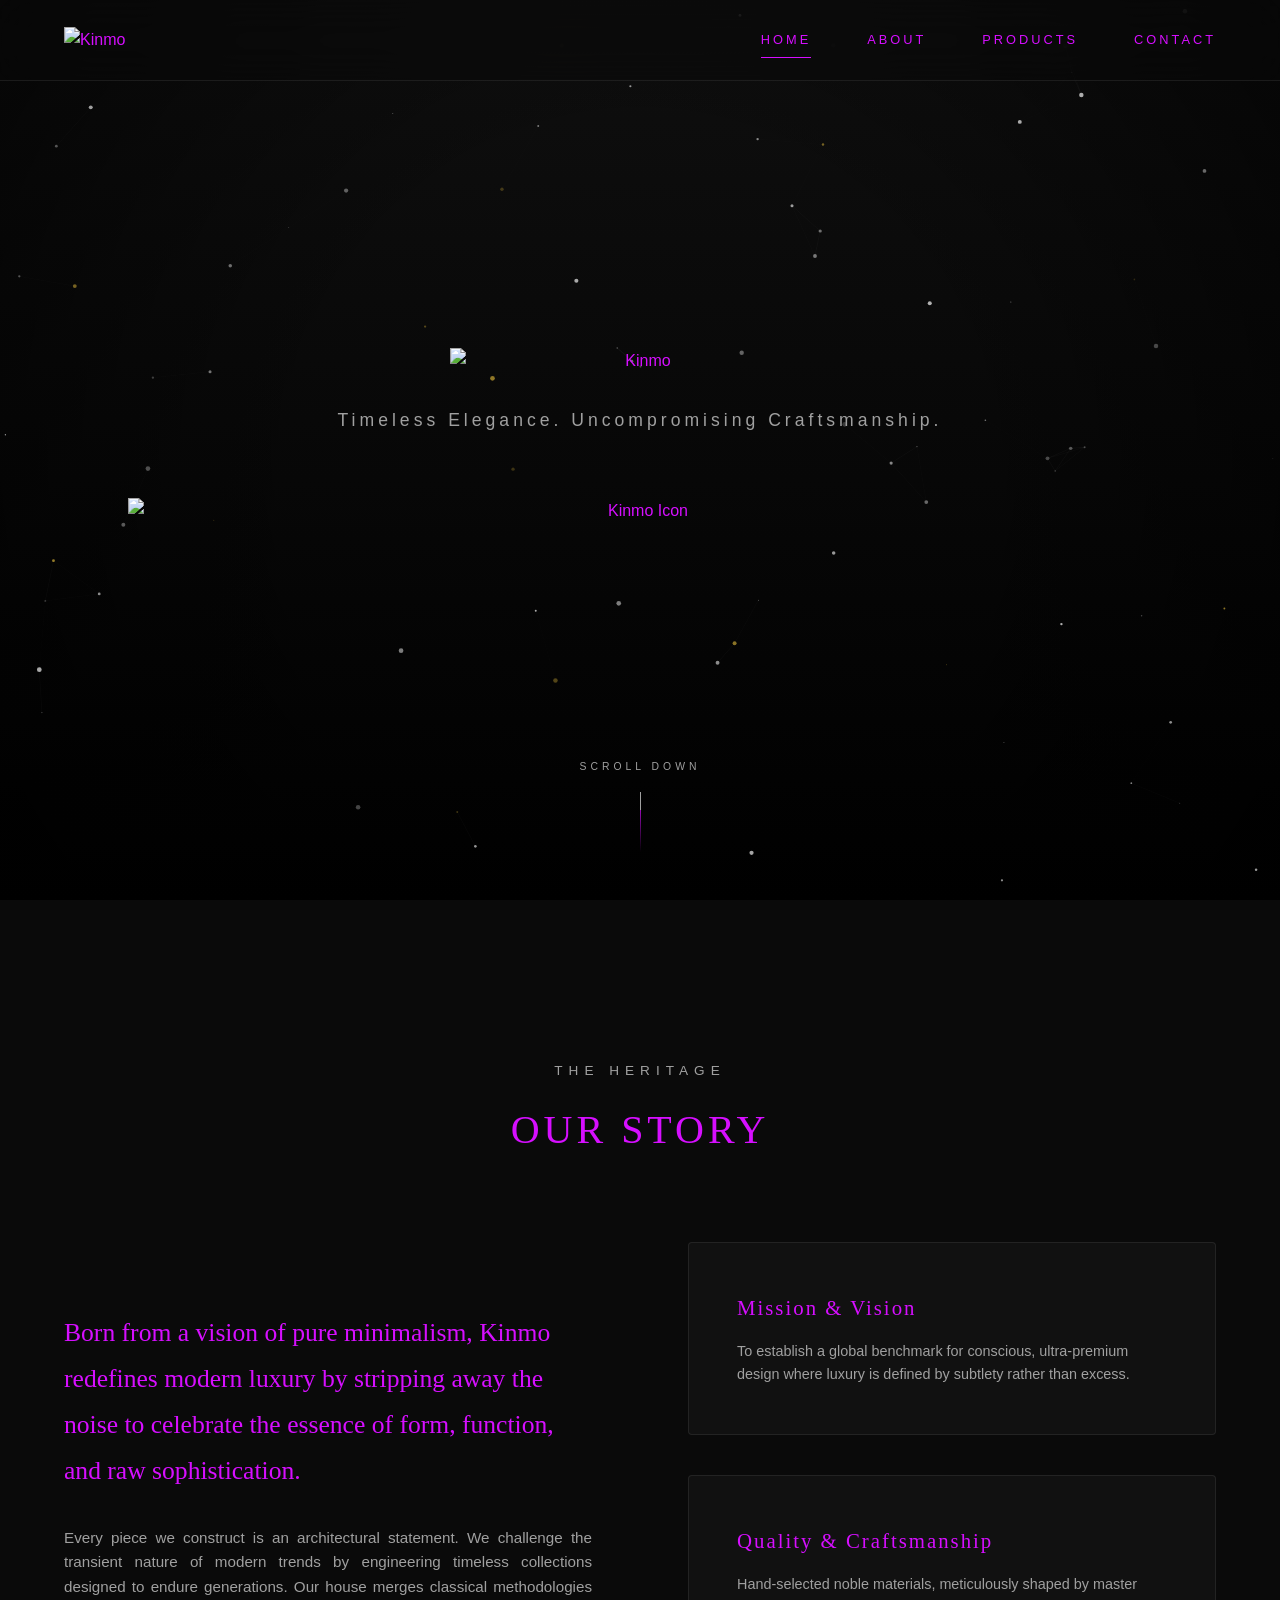
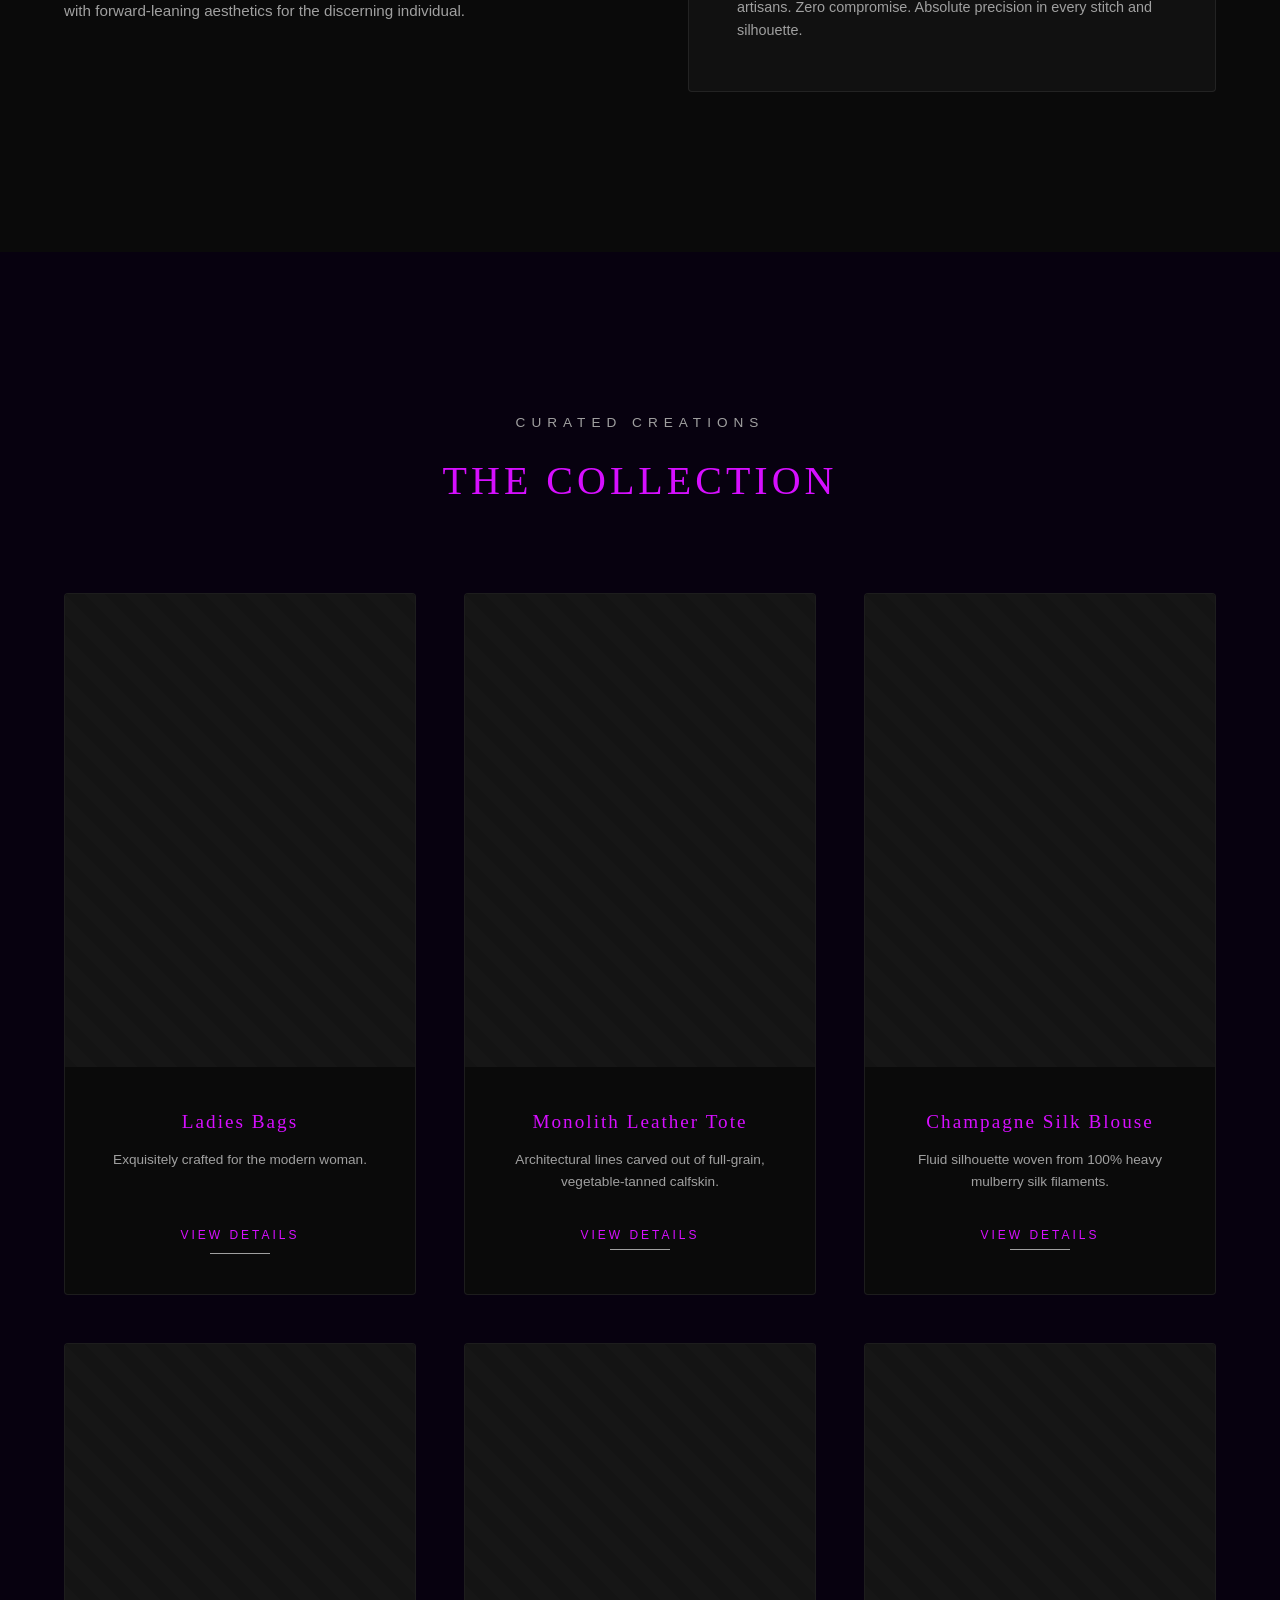
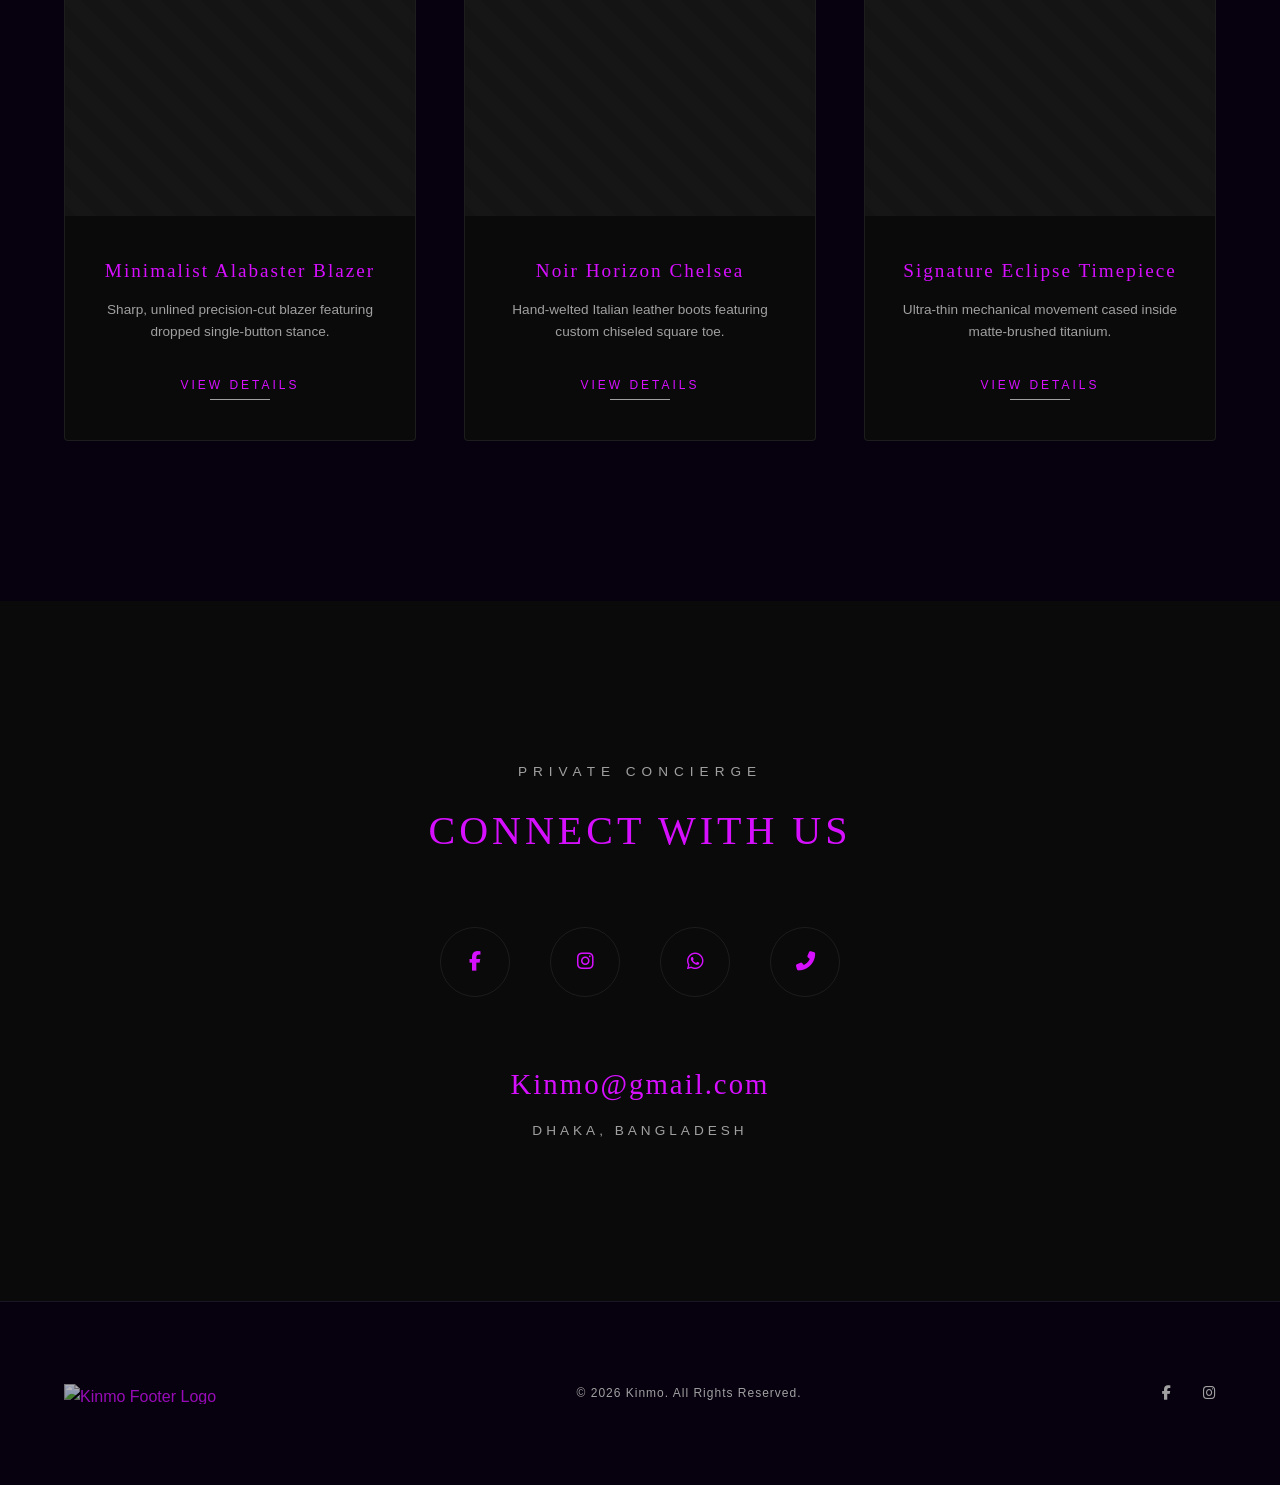
==== commit 8d2ea67a: "Update index.html" ====
--- a/index.html
+++ b/index.html
@@ -6,10 +6,13 @@
     <meta name="description" content="Kinmo - A premium luxury fashion brand dedicated to exceptional craftsmanship, timeless elegance, and minimal design.">
     <title>Kinmo | Premium Luxury Fashion Brand</title>
     
-    <!-- Google Fonts: Luxury Serif for Headings, Clean Sans-Serif for Body -->
-    <link rel="preconnect" href="https://fonts.googleapis.com">
-    <link rel="preconnect" href="https://fonts.gstatic.com" crossorigin>
-    <link href="https://fonts.googleapis.com/css2?family=Cinzel:wght@400;500;600;700&family=Montserrat:wght@300;400;500;600&display=swap" rel="stylesheet">
+    <!-- Google Fonts: Elegant Luxury Serif & Gentle Warm Sans-Serif -->
+<link rel="preconnect" href="https://fonts.googleapis.com">
+<link rel="preconnect" href="https://fonts.gstatic.com" crossorigin>
+<link href="https://fonts.googleapis.com/css2?family=Cormorant+Garamond:ital,wght@0,300;0,400;0,500;0,600;1,400&family=Nunito+Sans:opsz,wght@6..12,300;6..12,400;6..12,600;6..12,700&display=swap" rel="stylesheet">
+
+  
+    
     
     <!-- Font Awesome for Luxury Social Icons -->
     <link rel="stylesheet" href="https://cdnjs.cloudflare.com/ajax/libs/font-awesome/6.4.0/css/all.min.css">
@@ -22,7 +25,7 @@
     <!-- 1. PRELOADER SCREEN -->
     <div id="preloader">
         <div class="preloader-content">
-            <img src="/Picsart_26-07-10_15-39-22-015.png" class="preloader-logo" alt="Kinmo Logo">
+            <img src="https://raw.githubusercontent.com/kinmo-official/Kinmo/refs/heads/main/Picsart_26-07-14_23-43-47-068.png" class="preloader-logo" alt="Kinmo Logo">
             <div class="shimmer-line"></div>
         </div>
     </div>
@@ -32,7 +35,7 @@
         <div class="nav-container">
             <a href="#home" class="nav-logo" aria-label="Kinmo Home">
                 <!-- Text identity replaced with premium image reference -->
-                <img src="https://github.com/kinmo-official/Kinmo/blob/main/Picsart_26-07-14_23-43-47-068.png" class="brand-logo-img" alt="Kinmo">
+                <img src="https://raw.githubusercontent.com/kinmo-official/Kinmo/refs/heads/main/Picsart_26-07-14_23-43-47-068.png" class="brand-logo-img" alt="Kinmo">
             </a>
             
             <nav class="nav-menu" id="navMenu">
@@ -70,7 +73,7 @@
                 
                 
                 <div class="scroll-logo-wrapper">
-    <img src="/Picsart_26-07-10_15-39-22-015.png" alt="Kinmo Icon" class="scroll-logo">
+    <img src="https://raw.githubusercontent.com/kinmo-official/Kinmo/refs/heads/main/Picsart_26-07-14_23-43-47-068.png" alt="Kinmo Icon" class="scroll-logo">
 </div>
                 
                 
@@ -119,16 +122,21 @@
                 
                 <div class="products-grid">
                     <!-- Product Card 1 -->
-                    <div class="product-card fade-up-trigger">
-                        <div class="product-img-wrapper">
-                            <div class="img-placeholder"></div>
-                        </div>
-                        <div class="product-info">
-                            <h3 class="product-name">The Obsidian Overcoat</h3>
-                            <p class="product-desc">Tailored from structural virgin wool blend with custom hardware accents.</p>
-                            <button class="btn-view-details">View Details</button>
-                        </div>
-                    </div>
+    <!-- Product Card 1 -->
+<!-- Product Card 1 -->
+<div class="product-card fade-up-trigger">
+    <a href="product01.html" style="display: block; color: inherit; text-decoration: none;">
+        <div class="product-img-wrapper">
+            <div class="img-placeholder"></div>
+        </div>
+        <div class="product-info">
+            <h3 class="product-name">Ladies Bags</h3>
+            <p class="product-desc">Exquisitely crafted for the modern woman.</p>
+            <span class="btn-view-details" style="display: inline-block;">View Details</span>
+        </div>
+    </a>
+</div>
+
 
                     <!-- Product Card 2 -->
                     <div class="product-card fade-up-trigger">
@@ -229,7 +237,7 @@
         <div class="footer-container">
             <div class="footer-logo">
                 <!-- Placed structural premium image reference inside footer element -->
-                <img src="/Picsart_26-07-10_15-39-22-015.png" class="footer-logo-img" alt="Kinmo Footer Logo">
+                <img src="https://raw.githubusercontent.com/kinmo-official/Kinmo/refs/heads/main/Picsart_26-07-14_23-43-47-068.png" class="footer-logo-img" alt="Kinmo Footer Logo">
             </div>
             <p class="copyright">&copy; 2026 Kinmo. All Rights Reserved.</p>
             <div class="footer-socials">
